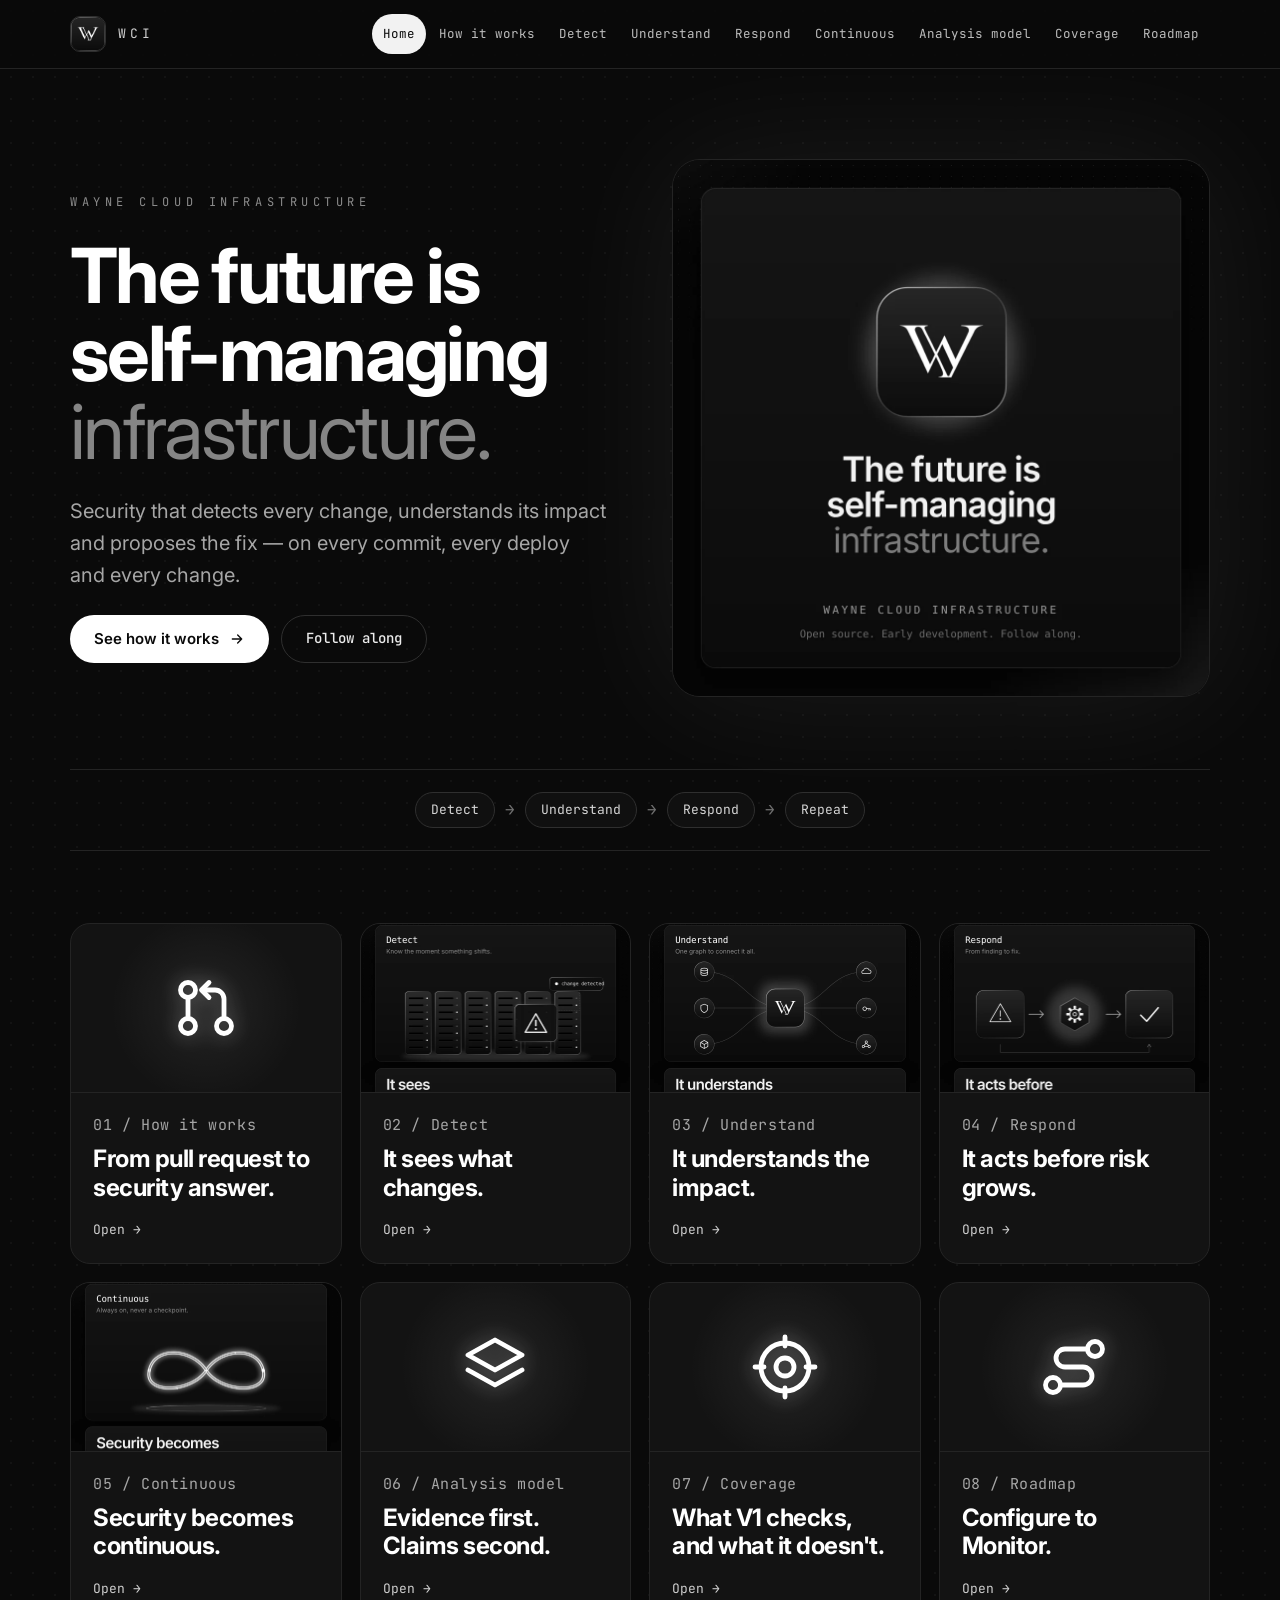
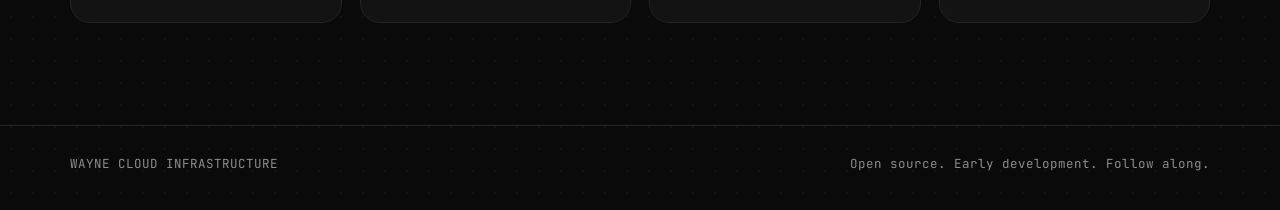
==== index.html @ 7e7f8c39 "WCI test website: multi-page static site Co-Authored-By: Claude Opus 5.5 <noreply@anthropic.com>  Cl" ====
<!doctype html>
<html lang="en">
<head>
<meta charset="utf-8">
<meta name="viewport" content="width=device-width, initial-scale=1, viewport-fit=cover">
<title>WCI — Wayne Cloud Infrastructure</title>
<meta name="description" content="WCI explains what an infrastructure change does to security, right in the pull request. Open source, early development.">
<meta name="theme-color" content="#0a0a0a">
<meta property="og:title" content="WCI — Wayne Cloud Infrastructure">
<meta property="og:description" content="WCI explains what an infrastructure change does to security, right in the pull request. Open source, early development.">
<meta property="og:image" content="assets/img/hero.webp">
<link rel="icon" type="image/png" href="assets/img/favicon.png">
<link rel="apple-touch-icon" href="assets/img/logo.png">
<link rel="preconnect" href="https://fonts.googleapis.com">
<link rel="preconnect" href="https://fonts.gstatic.com" crossorigin>
<link href="https://fonts.googleapis.com/css2?family=Inter:wght@400;500;600;700&amp;family=JetBrains+Mono:wght@400;500&amp;display=swap" rel="stylesheet">
<link rel="stylesheet" href="assets/style.css">
</head>
<body>
<a class="skip" href="#content">Skip to content</a>
<header class="site-header">
  <div class="wrap bar">
    <a class="brand" href="index.html" aria-label="WCI home"><img src="assets/img/logo.png" alt="" width="36" height="36"><span>WCI</span></a>
    <button class="menu-btn" type="button" aria-expanded="false" aria-controls="site-nav" aria-label="Open menu">
      <svg viewBox="0 0 24 24" fill="none" stroke="currentColor" stroke-width="2" stroke-linecap="round" aria-hidden="true"><path d="M4 7h16M4 12h16M4 17h16"/></svg>
    </button>
    <nav id="site-nav" class="nav" aria-label="Main"><a href="index.html" aria-current="page">Home</a><a href="how-it-works.html">How it works</a><a href="detect.html">Detect</a><a href="understand.html">Understand</a><a href="respond.html">Respond</a><a href="continuous.html">Continuous</a><a href="analysis.html">Analysis model</a><a href="coverage.html">Coverage</a><a href="roadmap.html">Roadmap</a></nav>
  </div>
</header>
<main id="content">
<div class="wrap">
<section class="hero">
  <div class="text">
    <p class="eyebrow wide">Wayne Cloud Infrastructure</p>
    <h1>The future is self-managing <span class="soft">infrastructure.</span></h1>
    <p class="lead">Security that detects every change, understands its impact and proposes the fix — on every commit, every deploy and every change.</p>
    <div class="btns">
      <a class="btn solid" href="how-it-works.html">See how it works <svg viewBox="0 0 24 24" fill="none" stroke="currentColor" stroke-width="2" stroke-linecap="round" stroke-linejoin="round" aria-hidden="true"><path d="M5 12h14M13 6l6 6-6 6"/></svg></a>
      <a class="btn ghost" href="roadmap.html">Follow along</a>
    </div>
  </div>
  <div class="shot"><img src="assets/img/hero.webp" alt="WCI app icon with the line: The future is self-managing infrastructure" width="1080" height="1080"></div>
</section>
<div class="loop" aria-label="The WCI loop">
  <a class="chip" href="detect.html">Detect</a><span class="arrow" aria-hidden="true">→</span>
  <a class="chip" href="understand.html">Understand</a><span class="arrow" aria-hidden="true">→</span>
  <a class="chip" href="respond.html">Respond</a><span class="arrow" aria-hidden="true">→</span>
  <a class="chip" href="continuous.html">Repeat</a>
</div>
<section class="tiles" aria-label="Sections"><a class="tile" href="how-it-works.html"><div class="ill"><svg viewBox="0 0 24 24" fill="none" stroke="currentColor" stroke-width="1.6" stroke-linecap="round" stroke-linejoin="round" aria-hidden="true"><circle cx="6" cy="6" r="2.5"/><circle cx="6" cy="18" r="2.5"/><circle cx="18" cy="18" r="2.5"/><path d="M6 8.5v7"/><path d="M18 15.5V9a3 3 0 0 0-3-3h-4"/><path d="m13 3.5-2.5 2.5L13 8.5"/></svg></div><div class="t"><p class="eyebrow">01 / How it works</p><h3>From pull request to security answer.</h3><span class="go">Open →</span></div></a><a class="tile" href="detect.html"><img src="assets/img/detect.webp" alt="" width="1080" height="675" loading="lazy"><div class="t"><p class="eyebrow">02 / Detect</p><h3>It sees what changes.</h3><span class="go">Open →</span></div></a><a class="tile" href="understand.html"><img src="assets/img/understand.webp" alt="" width="1080" height="675" loading="lazy"><div class="t"><p class="eyebrow">03 / Understand</p><h3>It understands the impact.</h3><span class="go">Open →</span></div></a><a class="tile" href="respond.html"><img src="assets/img/respond.webp" alt="" width="1080" height="675" loading="lazy"><div class="t"><p class="eyebrow">04 / Respond</p><h3>It acts before risk grows.</h3><span class="go">Open →</span></div></a><a class="tile" href="continuous.html"><img src="assets/img/continuous.webp" alt="" width="1080" height="675" loading="lazy"><div class="t"><p class="eyebrow">05 / Continuous</p><h3>Security becomes continuous.</h3><span class="go">Open →</span></div></a><a class="tile" href="analysis.html"><div class="ill"><svg viewBox="0 0 24 24" fill="none" stroke="currentColor" stroke-width="1.6" stroke-linecap="round" stroke-linejoin="round" aria-hidden="true"><path d="m12 3 9 5-9 5-9-5z"/><path d="m3 13 9 5 9-5"/></svg></div><div class="t"><p class="eyebrow">06 / Analysis model</p><h3>Evidence first. Claims second.</h3><span class="go">Open →</span></div></a><a class="tile" href="coverage.html"><div class="ill"><svg viewBox="0 0 24 24" fill="none" stroke="currentColor" stroke-width="1.6" stroke-linecap="round" stroke-linejoin="round" aria-hidden="true"><circle cx="12" cy="12" r="8"/><circle cx="12" cy="12" r="3"/><path d="M12 2v3M12 19v3M2 12h3M19 12h3"/></svg></div><div class="t"><p class="eyebrow">07 / Coverage</p><h3>What V1 checks, and what it doesn't.</h3><span class="go">Open →</span></div></a><a class="tile" href="roadmap.html"><div class="ill"><svg viewBox="0 0 24 24" fill="none" stroke="currentColor" stroke-width="1.6" stroke-linecap="round" stroke-linejoin="round" aria-hidden="true"><circle cx="5" cy="18" r="2.5"/><circle cx="19" cy="6" r="2.5"/><path d="M7.5 18H15a3 3 0 0 0 0-6H9a3 3 0 0 1 0-6h7.5"/></svg></div><div class="t"><p class="eyebrow">08 / Roadmap</p><h3>Configure to Monitor.</h3><span class="go">Open →</span></div></a></section>
</div>
<div class="wrap"></div>
</main>
<footer class="site-footer">
  <div class="wrap"><span>WAYNE CLOUD INFRASTRUCTURE</span><span>Open source. Early development. Follow along.</span></div>
</footer>
<script src="assets/site.js" defer></script>
</body>
</html>
---- assets/style.css ----
:root{
  --bg:#0a0a0a;
  --card:#131313;
  --card-2:#181818;
  --line:#242424;
  --line-2:#2f2f2f;
  --text:#f4f4f4;
  --muted:#a6a6a6;
  --dim:#8c8c8c;
  --sans:"Inter",system-ui,-apple-system,"Segoe UI",Roboto,sans-serif;
  --mono:"JetBrains Mono",ui-monospace,SFMono-Regular,Menlo,Consolas,monospace;
  --r-lg:28px;
  --r-md:20px;
  --wrap:1180px;
}
*{box-sizing:border-box}
html{-webkit-text-size-adjust:100%;scroll-behavior:smooth}
body{
  margin:0;background:var(--bg);color:var(--text);font-family:var(--sans);
  line-height:1.6;-webkit-font-smoothing:antialiased;
  background-image:radial-gradient(rgba(255,255,255,.035) 1px,transparent 1px);
  background-size:22px 22px;
  min-height:100vh;display:flex;flex-direction:column;
}
img{max-width:100%;height:auto;display:block}
a{color:inherit;text-decoration:none}
:focus-visible{outline:2px solid #fff;outline-offset:3px;border-radius:8px}
.wrap{width:100%;max-width:var(--wrap);margin:0 auto;padding:0 20px}
.skip{position:absolute;left:-999px;top:8px;background:#fff;color:#000;padding:10px 14px;border-radius:10px;z-index:100}
.skip:focus{left:8px}

/* ---------- header / nav ---------- */
.site-header{position:sticky;top:0;z-index:50;background:rgba(10,10,10,.82);
  -webkit-backdrop-filter:blur(14px);backdrop-filter:blur(14px);border-bottom:1px solid var(--line)}
.bar{display:flex;align-items:center;justify-content:space-between;gap:16px;min-height:68px}
.brand{display:flex;align-items:center;gap:12px;min-height:44px}
.brand img{width:36px;height:36px;border-radius:10px;border:1px solid var(--line-2)}
.brand span{font-family:var(--mono);font-size:13px;letter-spacing:.32em;color:#cfcfcf}
.menu-btn{display:none;align-items:center;justify-content:center;width:44px;height:44px;
  border-radius:12px;border:1px solid var(--line-2);background:var(--card);color:var(--text);cursor:pointer}
.menu-btn svg{width:20px;height:20px}
.nav{display:flex;flex-wrap:wrap;gap:2px}
.nav a{font-family:var(--mono);font-size:12.5px;color:#bdbdbd;padding:10px 11px;border-radius:999px;
  min-height:40px;display:inline-flex;align-items:center;transition:background .15s,color .15s}
.nav a:hover{color:#fff;background:#1a1a1a}
.nav a[aria-current="page"]{color:#0a0a0a;background:#f2f2f2}

@media (max-width:1060px){
  .menu-btn{display:inline-flex}
  .nav{display:none;position:absolute;left:0;right:0;top:100%;flex-direction:column;gap:4px;
    padding:12px 20px 20px;background:#0a0a0a;box-shadow:0 24px 40px rgba(0,0,0,.6);border-bottom:1px solid var(--line)}
  .nav.open{display:flex}
  .nav a{font-size:15px;min-height:48px;padding:12px 16px;border-radius:14px}
}

/* ---------- typography ---------- */
.eyebrow{font-family:var(--mono);font-size:13px;color:var(--dim);margin:0;letter-spacing:.04em}
.eyebrow.wide{letter-spacing:.38em;text-transform:uppercase;font-size:12px}
h1,h2,h3{margin:0;color:#fff;letter-spacing:-.035em;line-height:1.03;font-weight:700}
h1{font-size:clamp(40px,7vw,76px)}
h2{font-size:clamp(30px,4.6vw,50px)}
h3{font-size:clamp(20px,2.4vw,24px);letter-spacing:-.02em;line-height:1.2}
.soft{display:block;font-weight:400;color:#858585}
.lead{font-size:clamp(17px,1.9vw,20px);color:var(--muted);margin:0;max-width:600px}
p{margin:0}

/* ---------- layout ---------- */
main{flex:1}
.page{padding:clamp(40px,7vw,88px) 0 clamp(56px,8vw,104px)}
.page-head{display:flex;flex-direction:column;gap:18px;margin-bottom:clamp(28px,4vw,48px)}
.split{display:grid;grid-template-columns:1.05fr 1fr;gap:clamp(20px,3vw,32px);align-items:stretch}
@media (max-width:860px){.split{grid-template-columns:1fr}}

.card{background:var(--card);border:1px solid var(--line);border-radius:var(--r-lg);
  padding:clamp(22px,3.4vw,40px);display:flex;flex-direction:column;gap:18px;position:relative}
.card.media{padding:0;overflow:hidden;background:#0d0d0d}
.card.media img{width:100%;aspect-ratio:1/1;object-fit:cover}
.card .body{color:var(--muted);font-size:clamp(16px,1.6vw,18px)}

.chips{display:flex;flex-wrap:wrap;gap:10px;margin-top:auto;padding-top:6px}
.chip{font-family:var(--mono);font-size:13px;color:#d6d6d6;border:1px solid var(--line-2);
  border-radius:999px;padding:7px 15px;background:#101010}

.points{list-style:none;margin:0;padding:0;display:flex;flex-direction:column;gap:14px}
.points li{display:flex;gap:14px;align-items:flex-start;color:var(--muted)}
.points li b{color:#fff;font-weight:600}
.dot{flex:none;width:8px;height:8px;border-radius:50%;background:#fff;margin-top:10px;
  box-shadow:0 0 10px rgba(255,255,255,.6)}

/* ---------- buttons ---------- */
.btns{display:flex;flex-wrap:wrap;gap:12px}
.btn{display:inline-flex;align-items:center;justify-content:center;gap:10px;min-height:48px;padding:0 24px;
  border-radius:999px;font-weight:600;font-size:15px;transition:transform .15s,background .15s}
.btn.solid{background:#fff;color:#0a0a0a}
.btn.solid:hover{background:#dcdcdc}
.btn.ghost{border:1px solid var(--line-2);color:#ececec;font-family:var(--mono);font-weight:500;font-size:14px}
.btn.ghost:hover{background:#161616}
.btn svg{width:16px;height:16px}

/* ---------- home ---------- */
.hero{display:grid;grid-template-columns:1fr 1fr;gap:clamp(28px,5vw,64px);align-items:center;
  padding:clamp(40px,7vw,96px) 0 clamp(40px,6vw,72px)}
.hero .text{display:flex;flex-direction:column;gap:24px}
.hero .shot{border-radius:var(--r-lg);border:1px solid var(--line);overflow:hidden;
  box-shadow:0 0 140px rgba(255,255,255,.07)}
@media (max-width:860px){.hero{grid-template-columns:1fr}.hero .shot{order:-1;max-width:520px;width:100%;margin:0 auto}}

.loop{display:flex;flex-wrap:wrap;justify-content:center;align-items:center;gap:10px;
  padding:22px 0;border-top:1px solid var(--line);border-bottom:1px solid var(--line);margin-bottom:clamp(40px,6vw,72px)}
.loop .arrow{color:#6f6f6f;font-family:var(--mono)}

.tiles{display:grid;grid-template-columns:repeat(auto-fill,minmax(260px,1fr));gap:18px;padding-bottom:clamp(56px,8vw,104px)}
.tile{background:var(--card);border:1px solid var(--line);border-radius:var(--r-md);overflow:hidden;
  display:flex;flex-direction:column;transition:border-color .2s,transform .2s,background .2s}
.tile:hover{border-color:#4a4a4a;transform:translateY(-3px);background:var(--card-2)}
.tile img{aspect-ratio:16/10;object-fit:cover;object-position:center 13%;border-bottom:1px solid var(--line)}
.tile .ill{aspect-ratio:16/10;display:grid;place-items:center;border-bottom:1px solid var(--line);
  background:radial-gradient(circle at 50% 50%,rgba(255,255,255,.07),transparent 60%)}
.tile .ill svg{width:72px;height:72px;color:#fff;filter:drop-shadow(0 0 10px rgba(255,255,255,.35))}
.tile .t{padding:20px 22px 22px;display:flex;flex-direction:column;gap:8px;flex:1}
.tile .t p{color:var(--muted);font-size:15px}
.tile .go{margin-top:auto;padding-top:10px;font-family:var(--mono);font-size:13px;color:#d0d0d0}

/* ---------- glow illustration card ---------- */
.ill-card{min-height:300px;align-items:center;justify-content:center;
  background:radial-gradient(circle at 50% 45%,rgba(255,255,255,.08),transparent 62%),var(--card)}
.ill-card .label{position:absolute;top:clamp(22px,3.4vw,40px);left:clamp(22px,3.4vw,40px);display:flex;flex-direction:column;gap:2px}
.ill-card .label strong{font-family:var(--mono);font-weight:400;font-size:clamp(20px,2.4vw,26px);color:#fff}
.ill-card .label span{color:var(--dim);font-size:15px}

/* ---------- steps / flow ---------- */
.steps{display:grid;grid-template-columns:repeat(4,1fr);gap:16px;counter-reset:s}
@media (max-width:960px){.steps{grid-template-columns:repeat(2,1fr)}}
@media (max-width:540px){.steps{grid-template-columns:1fr}}
.step{background:var(--card);border:1px solid var(--line);border-radius:var(--r-md);padding:24px;display:flex;flex-direction:column;gap:12px}
.step .ic{width:52px;height:52px;border-radius:14px;border:1px solid var(--line-2);display:grid;place-items:center;background:#0f0f0f}
.step .ic svg{width:24px;height:24px}
.step .n{font-family:var(--mono);font-size:12px;color:var(--dim)}
.step p{color:var(--muted);font-size:15.5px}

.flow{display:flex;flex-wrap:wrap;align-items:center;justify-content:center;gap:12px}
.flow .node{font-family:var(--mono);font-size:14px;border:1px solid var(--line-2);background:#0f0f0f;
  border-radius:14px;padding:14px 18px;color:#e6e6e6}
.flow .node.on{background:#fff;color:#0a0a0a;border-color:#fff;box-shadow:0 0 28px rgba(255,255,255,.35)}
.flow .arrow{color:#666;font-family:var(--mono)}

/* ---------- tables ---------- */
.table-box{overflow-x:auto;-webkit-overflow-scrolling:touch;border:1px solid var(--line);border-radius:var(--r-md);background:var(--card)}
table{width:100%;border-collapse:collapse;min-width:560px;font-size:15px}
th,td{text-align:left;padding:14px 18px;border-bottom:1px solid var(--line);vertical-align:top}
th{font-family:var(--mono);font-weight:500;font-size:12.5px;color:var(--dim);letter-spacing:.04em;background:#101010}
td{color:var(--muted)}
td:first-child{color:#fff;font-weight:500}
tr:last-child td{border-bottom:0}
.tag{font-family:var(--mono);font-size:12px;border-radius:999px;padding:3px 10px;border:1px solid var(--line-2);white-space:nowrap}
.tag.in{background:#fff;color:#0a0a0a;border-color:#fff}

pre{margin:0;background:#0c0c0c;border:1px solid var(--line);border-radius:var(--r-md);padding:20px;
  overflow-x:auto;font-family:var(--mono);font-size:13px;line-height:1.65;color:#d9d9d9;-webkit-overflow-scrolling:touch}
pre .k{color:#ffffff}
pre .s{color:#9d9d9d}
code{font-family:var(--mono);font-size:.92em;background:#1a1a1a;border:1px solid var(--line-2);border-radius:6px;padding:1px 6px;color:#e8e8e8}

.stack{display:flex;flex-direction:column;gap:clamp(20px,3vw,32px)}
.grid2{display:grid;grid-template-columns:1fr 1fr;gap:clamp(16px,2.4vw,24px)}
@media (max-width:860px){.grid2{grid-template-columns:1fr}}
.note{font-size:14.5px;color:var(--dim);border-left:0;padding:16px 18px;border:1px dashed var(--line-2);border-radius:14px}

/* ---------- pager / footer ---------- */
.pager{display:grid;grid-template-columns:1fr 1fr;gap:16px;margin-top:clamp(40px,6vw,64px)}
.pager a{border:1px solid var(--line);background:var(--card);border-radius:var(--r-md);padding:18px 22px;
  display:flex;flex-direction:column;gap:4px;min-height:76px;transition:border-color .2s,background .2s}
.pager a:hover{border-color:#4a4a4a;background:var(--card-2)}
.pager .lbl{font-family:var(--mono);font-size:12px;color:var(--dim)}
.pager .ttl{font-weight:600;color:#fff}
.pager .next{text-align:right;grid-column:2}
@media (max-width:540px){.pager{grid-template-columns:1fr}.pager .next{grid-column:1}}

.site-footer{border-top:1px solid var(--line);padding:28px 0 36px}
.site-footer .wrap{display:flex;flex-wrap:wrap;justify-content:space-between;gap:12px;
  font-family:var(--mono);font-size:12.5px;color:var(--dim)}

@media (prefers-reduced-motion:reduce){*{transition:none!important;scroll-behavior:auto!important}}
.card,.grid2>*,.split>*{min-width:0}
code{overflow-wrap:anywhere}
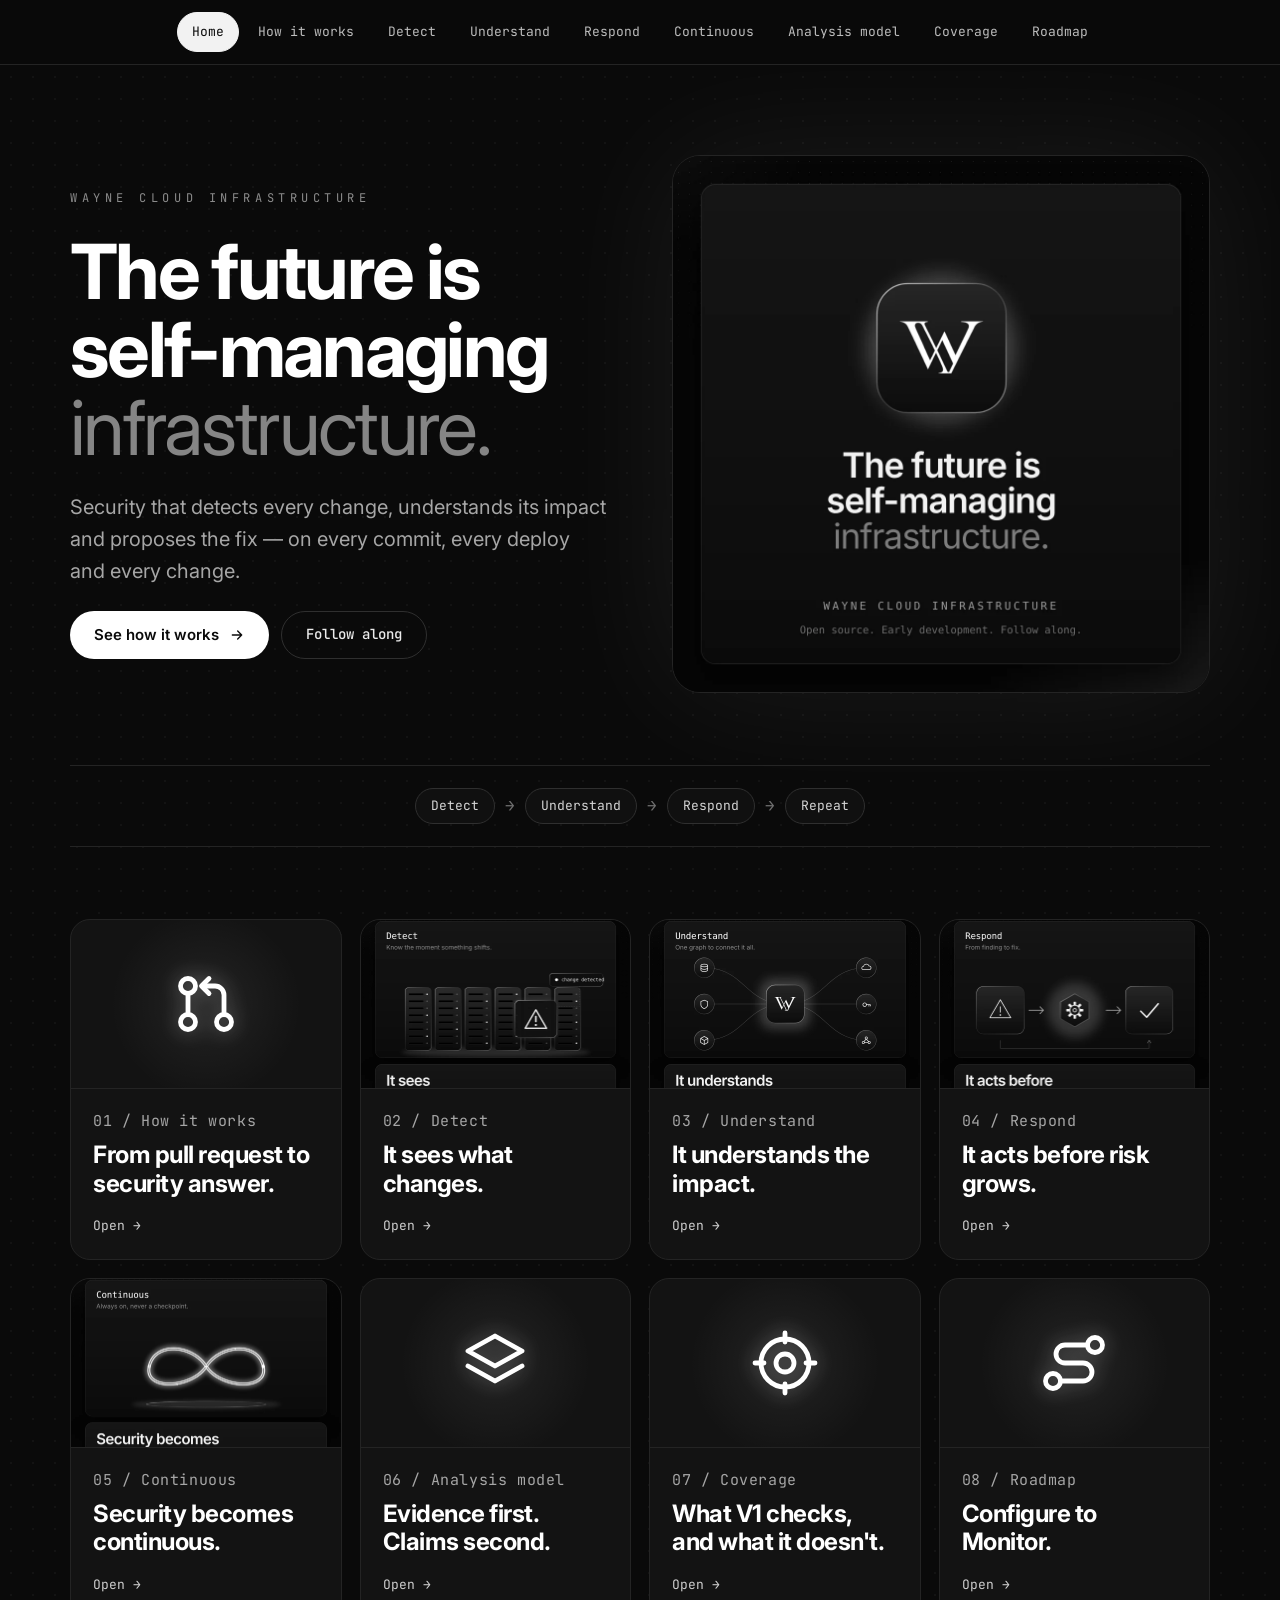
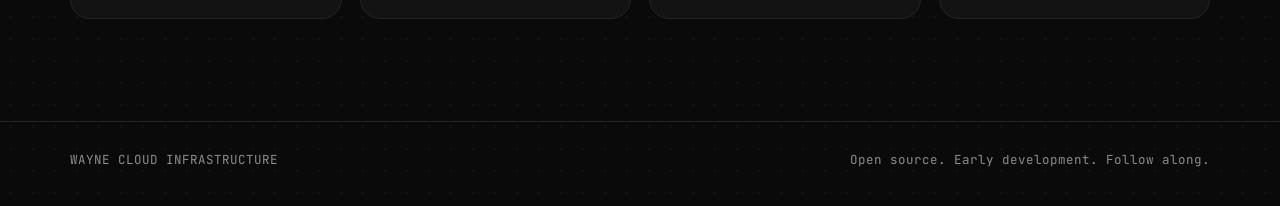
==== commit ef00cb25: "Top tab bar always visible, no header logo; hamburger only on phones Co-Authored-By: Claude Opus 5.5" ====
--- a/index.html
+++ b/index.html
@@ -20,7 +20,7 @@
 <a class="skip" href="#content">Skip to content</a>
 <header class="site-header">
   <div class="wrap bar">
-    <a class="brand" href="index.html" aria-label="WCI home"><img src="assets/img/logo.png" alt="" width="36" height="36"><span>WCI</span></a>
+    <span class="current" aria-hidden="true">Home</span>
     <button class="menu-btn" type="button" aria-expanded="false" aria-controls="site-nav" aria-label="Open menu">
       <svg viewBox="0 0 24 24" fill="none" stroke="currentColor" stroke-width="2" stroke-linecap="round" aria-hidden="true"><path d="M4 7h16M4 12h16M4 17h16"/></svg>
     </button>
--- a/assets/style.css
+++ b/assets/style.css
@@ -30,24 +30,25 @@
 .skip:focus{left:8px}
 
 /* ---------- header / nav ---------- */
-.site-header{position:sticky;top:0;z-index:50;background:rgba(10,10,10,.82);
+.site-header{position:sticky;top:0;z-index:50;background:rgba(10,10,10,.86);
   -webkit-backdrop-filter:blur(14px);backdrop-filter:blur(14px);border-bottom:1px solid var(--line)}
-.bar{display:flex;align-items:center;justify-content:space-between;gap:16px;min-height:68px}
-.brand{display:flex;align-items:center;gap:12px;min-height:44px}
-.brand img{width:36px;height:36px;border-radius:10px;border:1px solid var(--line-2)}
-.brand span{font-family:var(--mono);font-size:13px;letter-spacing:.32em;color:#cfcfcf}
+.bar{display:flex;align-items:center;justify-content:center;gap:16px;min-height:64px}
+.current{display:none;font-family:var(--mono);font-size:14px;color:#e6e6e6}
 .menu-btn{display:none;align-items:center;justify-content:center;width:44px;height:44px;
   border-radius:12px;border:1px solid var(--line-2);background:var(--card);color:var(--text);cursor:pointer}
 .menu-btn svg{width:20px;height:20px}
-.nav{display:flex;flex-wrap:wrap;gap:2px}
-.nav a{font-family:var(--mono);font-size:12.5px;color:#bdbdbd;padding:10px 11px;border-radius:999px;
-  min-height:40px;display:inline-flex;align-items:center;transition:background .15s,color .15s}
-.nav a:hover{color:#fff;background:#1a1a1a}
-.nav a[aria-current="page"]{color:#0a0a0a;background:#f2f2f2}
+.nav{display:flex;flex-wrap:wrap;justify-content:center;gap:4px;padding:10px 0}
+.nav a{font-family:var(--mono);font-size:13px;color:#bdbdbd;padding:9px 14px;border-radius:999px;
+  border:1px solid transparent;min-height:40px;display:inline-flex;align-items:center;white-space:nowrap;
+  transition:background .15s,color .15s,border-color .15s}
+.nav a:hover{color:#fff;background:#1a1a1a;border-color:var(--line-2)}
+.nav a[aria-current="page"]{color:#0a0a0a;background:#f2f2f2;border-color:#f2f2f2}
 
-@media (max-width:1060px){
+@media (max-width:720px){
+  .bar{justify-content:space-between}
+  .current{display:block}
   .menu-btn{display:inline-flex}
-  .nav{display:none;position:absolute;left:0;right:0;top:100%;flex-direction:column;gap:4px;
+  .nav{display:none;position:absolute;left:0;right:0;top:100%;flex-direction:column;flex-wrap:nowrap;gap:4px;
     padding:12px 20px 20px;background:#0a0a0a;box-shadow:0 24px 40px rgba(0,0,0,.6);border-bottom:1px solid var(--line)}
   .nav.open{display:flex}
   .nav a{font-size:15px;min-height:48px;padding:12px 16px;border-radius:14px}
